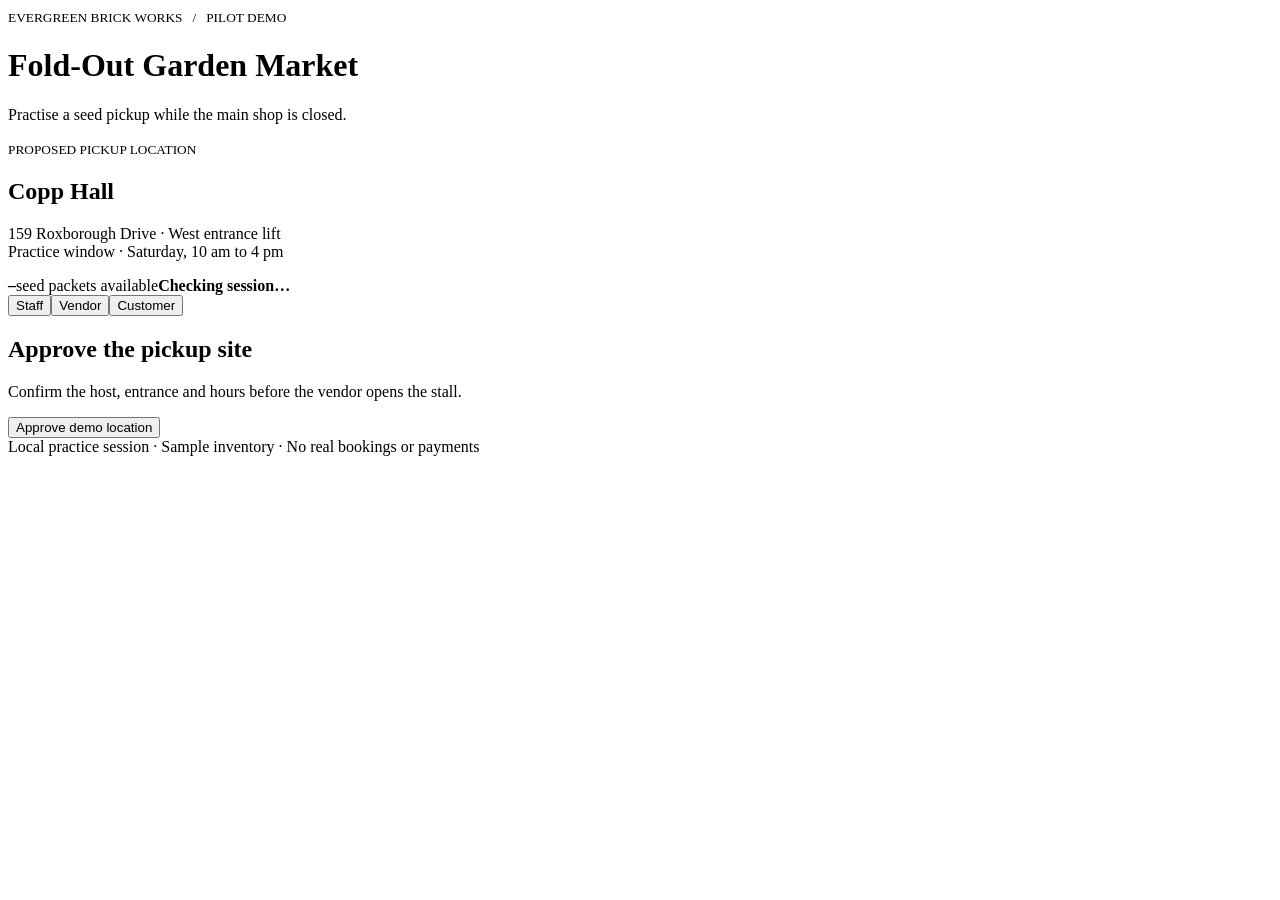
==== demo/index.html @ d2ce47b4 "Add a runnable local fold-out market pickup rehearsal" ====
<!doctype html>
<html lang="en"><head><meta charset="utf-8"><meta name="viewport" content="width=device-width,initial-scale=1"><title>Fold-Out Garden Market · Pickup rehearsal</title><link rel="stylesheet" href="/style.css"></head>
<body><main><header><small>EVERGREEN BRICK WORKS &nbsp; / &nbsp; PILOT DEMO</small><h1>Fold-Out Garden Market</h1><p>Practise a seed pickup while the main shop is closed.</p></header>
<section class="location"><div><small>PROPOSED PICKUP LOCATION</small><h2>Copp Hall</h2><p>159 Roxborough Drive · West entrance lift<br>Practice window · Saturday, 10 am to 4 pm</p></div><div class="summary"><strong id="available">–</strong><span>seed packets available</span><b id="phase">Checking session…</b></div></section>
<nav aria-label="Switch demo role"><button data-role="staff" aria-pressed="true">Staff</button><button data-role="vendor" aria-pressed="false">Vendor</button><button data-role="customer" aria-pressed="false">Customer</button></nav>
<section id="staff" class="panel"><h2>Approve the pickup site</h2><p>Confirm the host, entrance and hours before the vendor opens the stall.</p><button id="approve">Approve demo location</button></section>
<section id="vendor" class="panel" hidden><h2>Open the stall</h2><label><input type="checkbox" id="checked"> Brakes set, legs braced and aisle clear</label><label>Seed packets counted <input type="number" id="count" value="12" min="1" max="999"></label><button id="open">Open for pickup</button>
<hr><h3>Hand over an order</h3><label>Pickup code <input id="code" maxlength="8" spellcheck="false" autocomplete="off"></label><button id="collect">Confirm collection</button>
<details><summary>Pause or resume service</summary><p>Pause for an outage drill. Before resuming, check the physical stock against existing holds. Restart the demo if the counts cannot be reconciled.</p><button id="pause">Pause reservations</button><label><input type="checkbox" id="reconciled"> Stock and outstanding holds match</label><button id="resume">Resume pickup</button></details></section>
<section id="customer" class="panel" hidden><h2>Reserve a seed packet</h2><p>Hold one packet for collection at the confirmed stall.</p><button id="reserve">Reserve one packet</button><p id="ticket" hidden>Your pickup code <strong id="ticketCode"></strong></p></section>
<output id="message" role="status" aria-live="polite"></output><footer>Local practice session · Sample inventory · No real bookings or payments</footer></main><script src="/app.js"></script></body></html>
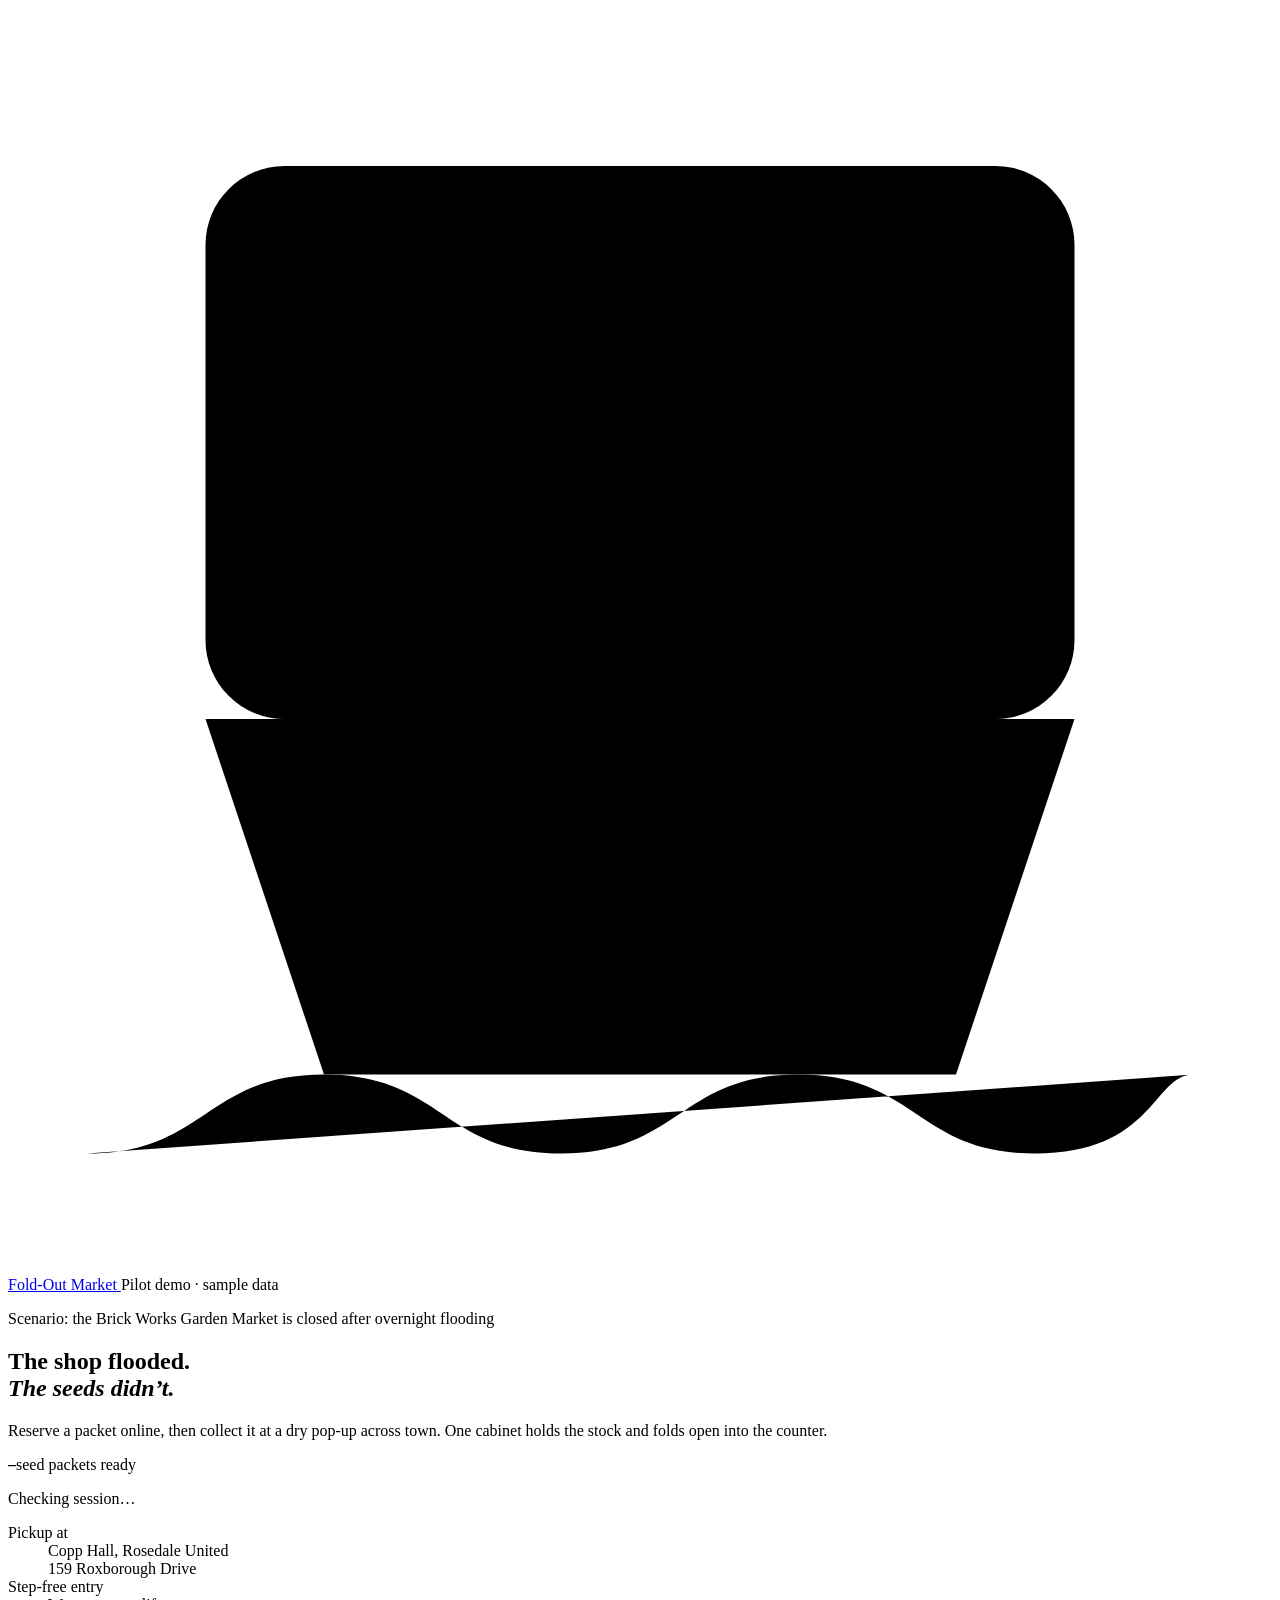
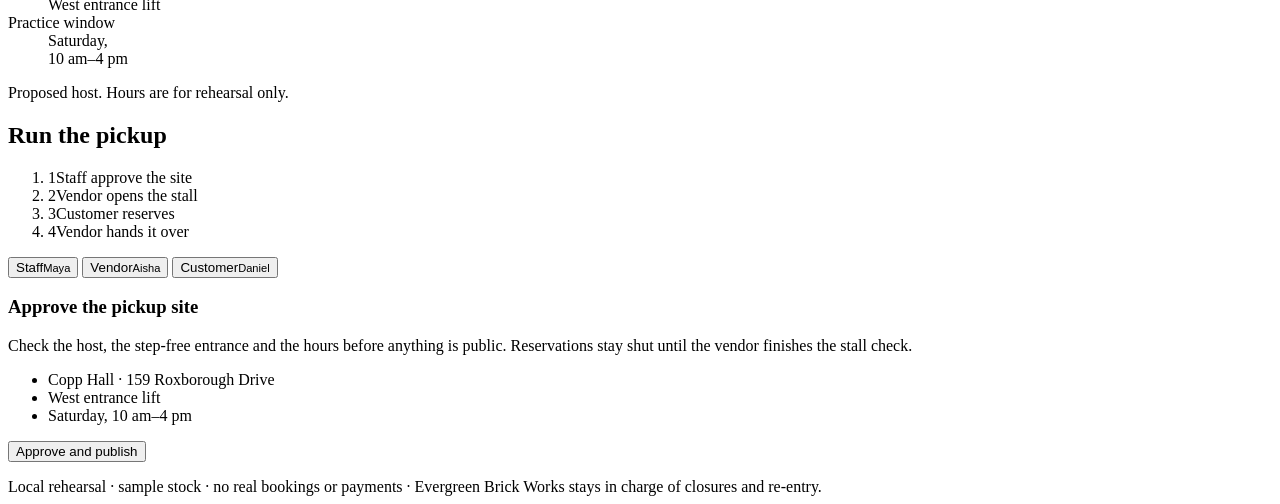
==== commit c4523bd3: "Redesign the pickup demo for judging Story-first hero, live stock count, four-step progress, separat" ====
--- a/demo/index.html
+++ b/demo/index.html
@@ -1,11 +1,112 @@
 <!doctype html>
-<html lang="en"><head><meta charset="utf-8"><meta name="viewport" content="width=device-width,initial-scale=1"><title>Fold-Out Garden Market · Pickup rehearsal</title><link rel="stylesheet" href="/style.css"></head>
-<body><main><header><small>EVERGREEN BRICK WORKS &nbsp; / &nbsp; PILOT DEMO</small><h1>Fold-Out Garden Market</h1><p>Practise a seed pickup while the main shop is closed.</p></header>
-<section class="location"><div><small>PROPOSED PICKUP LOCATION</small><h2>Copp Hall</h2><p>159 Roxborough Drive · West entrance lift<br>Practice window · Saturday, 10 am to 4 pm</p></div><div class="summary"><strong id="available">–</strong><span>seed packets available</span><b id="phase">Checking session…</b></div></section>
-<nav aria-label="Switch demo role"><button data-role="staff" aria-pressed="true">Staff</button><button data-role="vendor" aria-pressed="false">Vendor</button><button data-role="customer" aria-pressed="false">Customer</button></nav>
-<section id="staff" class="panel"><h2>Approve the pickup site</h2><p>Confirm the host, entrance and hours before the vendor opens the stall.</p><button id="approve">Approve demo location</button></section>
-<section id="vendor" class="panel" hidden><h2>Open the stall</h2><label><input type="checkbox" id="checked"> Brakes set, legs braced and aisle clear</label><label>Seed packets counted <input type="number" id="count" value="12" min="1" max="999"></label><button id="open">Open for pickup</button>
-<hr><h3>Hand over an order</h3><label>Pickup code <input id="code" maxlength="8" spellcheck="false" autocomplete="off"></label><button id="collect">Confirm collection</button>
-<details><summary>Pause or resume service</summary><p>Pause for an outage drill. Before resuming, check the physical stock against existing holds. Restart the demo if the counts cannot be reconciled.</p><button id="pause">Pause reservations</button><label><input type="checkbox" id="reconciled"> Stock and outstanding holds match</label><button id="resume">Resume pickup</button></details></section>
-<section id="customer" class="panel" hidden><h2>Reserve a seed packet</h2><p>Hold one packet for collection at the confirmed stall.</p><button id="reserve">Reserve one packet</button><p id="ticket" hidden>Your pickup code <strong id="ticketCode"></strong></p></section>
-<output id="message" role="status" aria-live="polite"></output><footer>Local practice session · Sample inventory · No real bookings or payments</footer></main><script src="/app.js"></script></body></html>
+<html lang="en">
+<head>
+<meta charset="utf-8">
+<meta name="viewport" content="width=device-width,initial-scale=1">
+<title>Fold-Out Market · Pickup demo</title>
+<meta name="description" content="A rehearsal of the Fold-Out Garden Market: reserve seeds online and collect them at a dry pop-up while the Brick Works market is closed by flooding.">
+<link rel="preload" href="/fonts/fraunces.woff2" as="font" type="font/woff2" crossorigin>
+<link rel="stylesheet" href="/style.css">
+</head>
+<body>
+<header class="topbar">
+  <a class="brand" href="/" aria-label="Fold-Out Market home">
+    <svg class="mark" viewBox="0 0 32 32" aria-hidden="true"><rect x="5" y="4" width="22" height="14" rx="2"/><path d="M5 18h22l-3 9H8z"/><path class="mark-water" d="M2 29c3 0 3-2 6-2s3 2 6 2 3-2 6-2 3 2 6 2 3-2 4-2"/></svg>
+    <span>Fold-Out Market</span>
+  </a>
+  <span class="pill">Pilot demo · sample data</span>
+</header>
+
+<main>
+  <section class="hero" aria-labelledby="hero-title">
+    <p class="scenario"><span class="dot" aria-hidden="true"></span>Scenario: the Brick Works Garden Market is closed after overnight flooding</p>
+    <h1 id="hero-title">The shop flooded.<br><em>The seeds didn’t.</em></h1>
+    <p class="lede">Reserve a packet online, then collect it at a dry pop-up across town. One cabinet holds the stock and folds open into the counter.</p>
+
+    <div class="stock" aria-live="polite">
+      <div class="stock-count"><strong id="available">–</strong><span>seed packets ready</span></div>
+      <p id="phase" class="badge">Checking session…</p>
+    </div>
+
+    <dl class="where">
+      <div><dt>Pickup at</dt><dd>Copp Hall, Rosedale United<br><span class="muted">159 Roxborough Drive</span></dd></div>
+      <div><dt>Step-free entry</dt><dd>West entrance lift</dd></div>
+      <div><dt>Practice window</dt><dd>Saturday,<br><span class="nowrap">10 am–4 pm</span></dd></div>
+    </dl>
+    <p class="fineprint">Proposed host. Hours are for rehearsal only.</p>
+  </section>
+
+  <section class="console" aria-labelledby="console-title">
+    <h2 id="console-title">Run the pickup</h2>
+    <ol class="steps" id="steps">
+      <li data-step="1"><span>1</span>Staff approve the site</li>
+      <li data-step="2"><span>2</span>Vendor opens the stall</li>
+      <li data-step="3"><span>3</span>Customer reserves</li>
+      <li data-step="4"><span>4</span>Vendor hands it over</li>
+    </ol>
+
+    <nav class="roles" aria-label="Switch demo role">
+      <button data-role="staff" aria-pressed="true">Staff<small>Maya</small></button>
+      <button data-role="vendor" aria-pressed="false">Vendor<small>Aisha</small></button>
+      <button data-role="customer" aria-pressed="false">Customer<small>Daniel</small></button>
+    </nav>
+
+    <section id="staff" class="panel">
+      <h3>Approve the pickup site</h3>
+      <p>Check the host, the step-free entrance and the hours before anything is public. Reservations stay shut until the vendor finishes the stall check.</p>
+      <ul class="facts">
+        <li>Copp Hall · 159 Roxborough Drive</li>
+        <li>West entrance lift</li>
+        <li>Saturday, 10 am–4 pm</li>
+      </ul>
+      <button id="approve" class="primary">Approve and publish</button>
+      <p class="hint" id="hint-staff"></p>
+    </section>
+
+    <section id="vendor" class="panel" hidden>
+      <h3>Open the stall</h3>
+      <fieldset class="checks">
+        <legend>Safety check before loading the counter</legend>
+        <label><input type="checkbox" class="check"> Wheel brakes set</label>
+        <label><input type="checkbox" class="check"> Both legs braced and locked</label>
+        <label><input type="checkbox" class="check"> Approach and aisle clear</label>
+      </fieldset>
+      <label class="field">Seed packets counted <input type="number" id="count" value="12" min="1" max="999" inputmode="numeric"></label>
+      <button id="open" class="primary">Open for pickup</button>
+      <p class="hint" id="hint-open"></p>
+
+      <div class="sub">
+        <h3>Hand over an order</h3>
+        <label class="field">Pickup code <input id="code" maxlength="8" spellcheck="false" autocomplete="off" autocapitalize="characters" placeholder="7F3A9C21"></label>
+        <button id="collect" class="primary">Confirm collection</button>
+      </div>
+
+      <div class="sub outage">
+        <h3>Outage drill</h3>
+        <p>Lost signal or power? Pause reservations for everyone. Before resuming, count the stock against the holds that are still open.</p>
+        <button id="pause" class="ghost">Pause reservations</button>
+        <label class="inline"><input type="checkbox" id="reconciled"> Stock and open holds match</label>
+        <button id="resume" class="ghost">Resume pickup</button>
+      </div>
+    </section>
+
+    <section id="customer" class="panel" hidden>
+      <h3>Reserve a seed packet</h3>
+      <p>Hold one packet, then show your code at the stall. Pay when you collect.</p>
+      <button id="reserve" class="primary">Reserve one packet</button>
+      <p class="hint" id="hint-reserve"></p>
+      <div id="ticket" class="ticket" hidden>
+        <p class="ticket-label">Your pickup code</p>
+        <strong id="ticketCode"></strong>
+        <p class="ticket-meta">Copp Hall · West entrance · Saturday 10 am–4 pm</p>
+      </div>
+    </section>
+
+    <output id="message" role="status" aria-live="polite"></output>
+  </section>
+</main>
+
+<footer class="foot">Local rehearsal · sample stock · no real bookings or payments · Evergreen Brick Works stays in charge of closures and re-entry.</footer>
+<script src="/app.js"></script>
+</body>
+</html>
